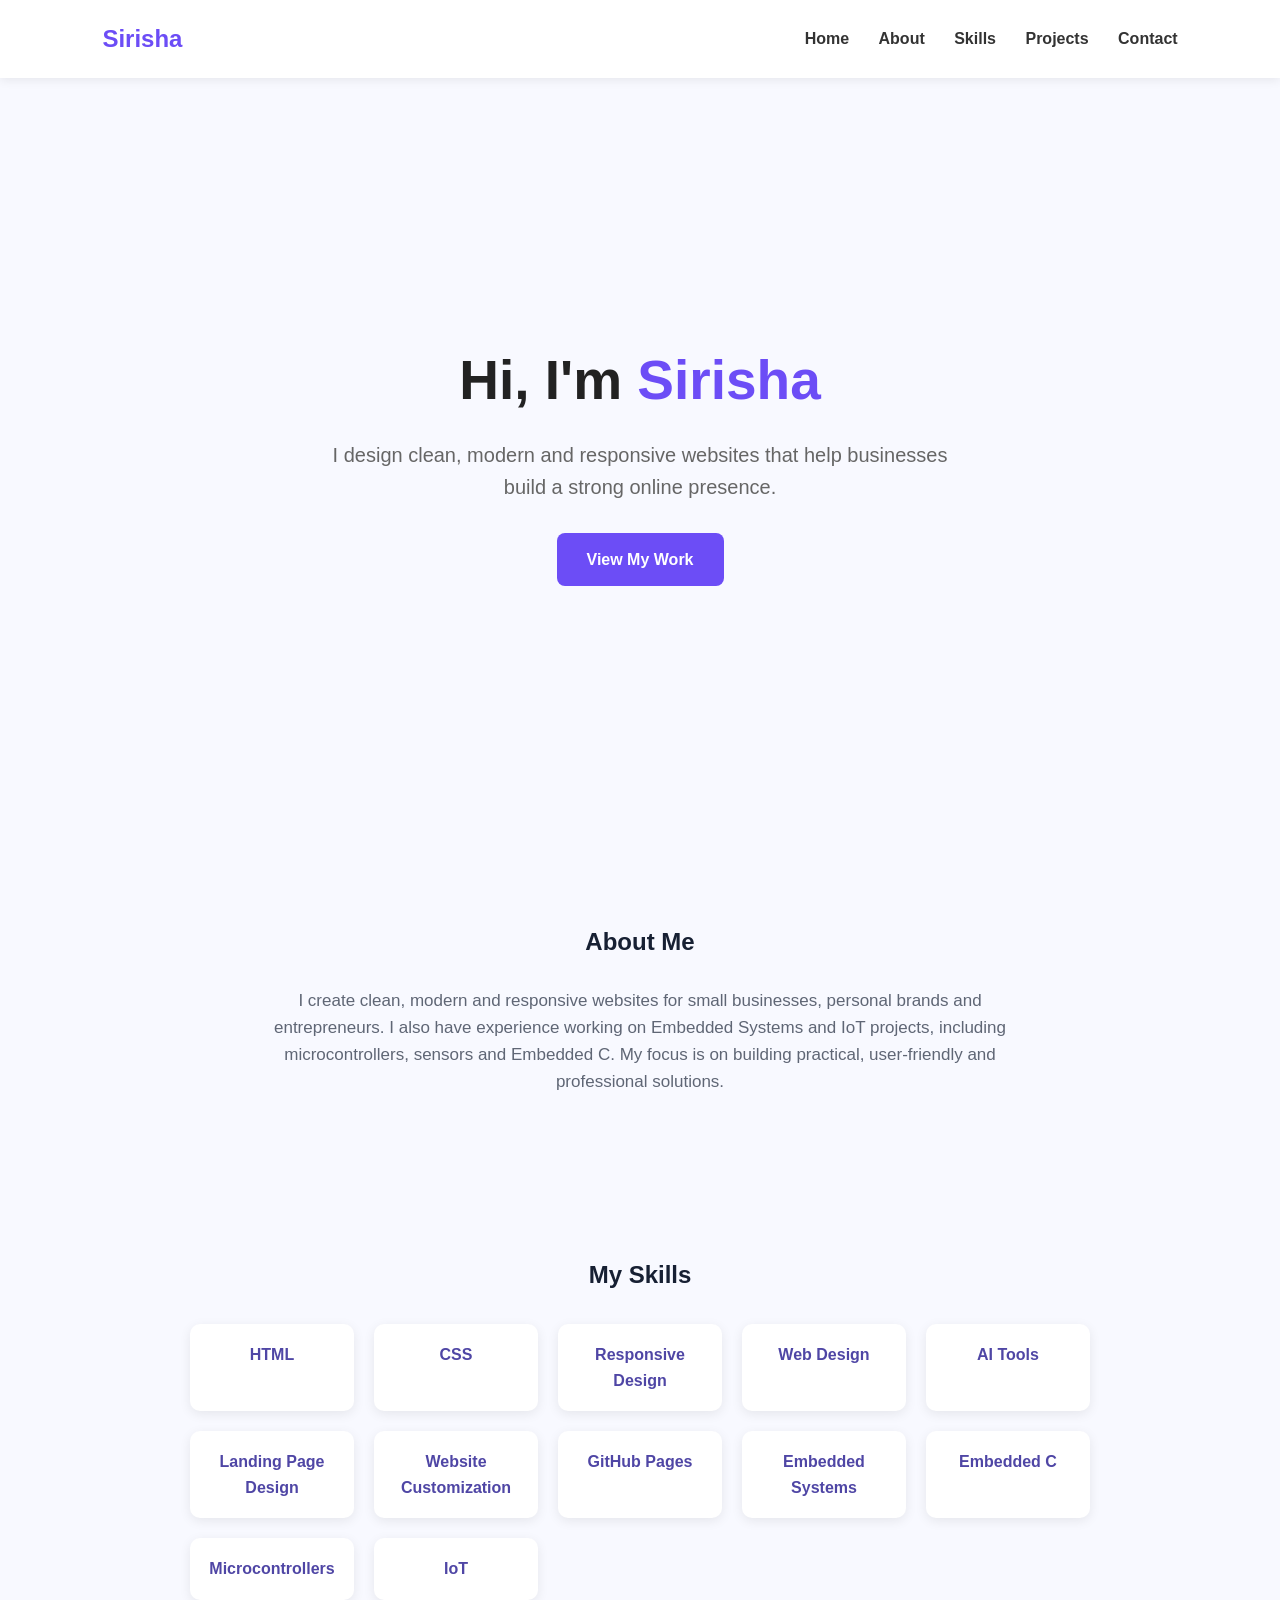
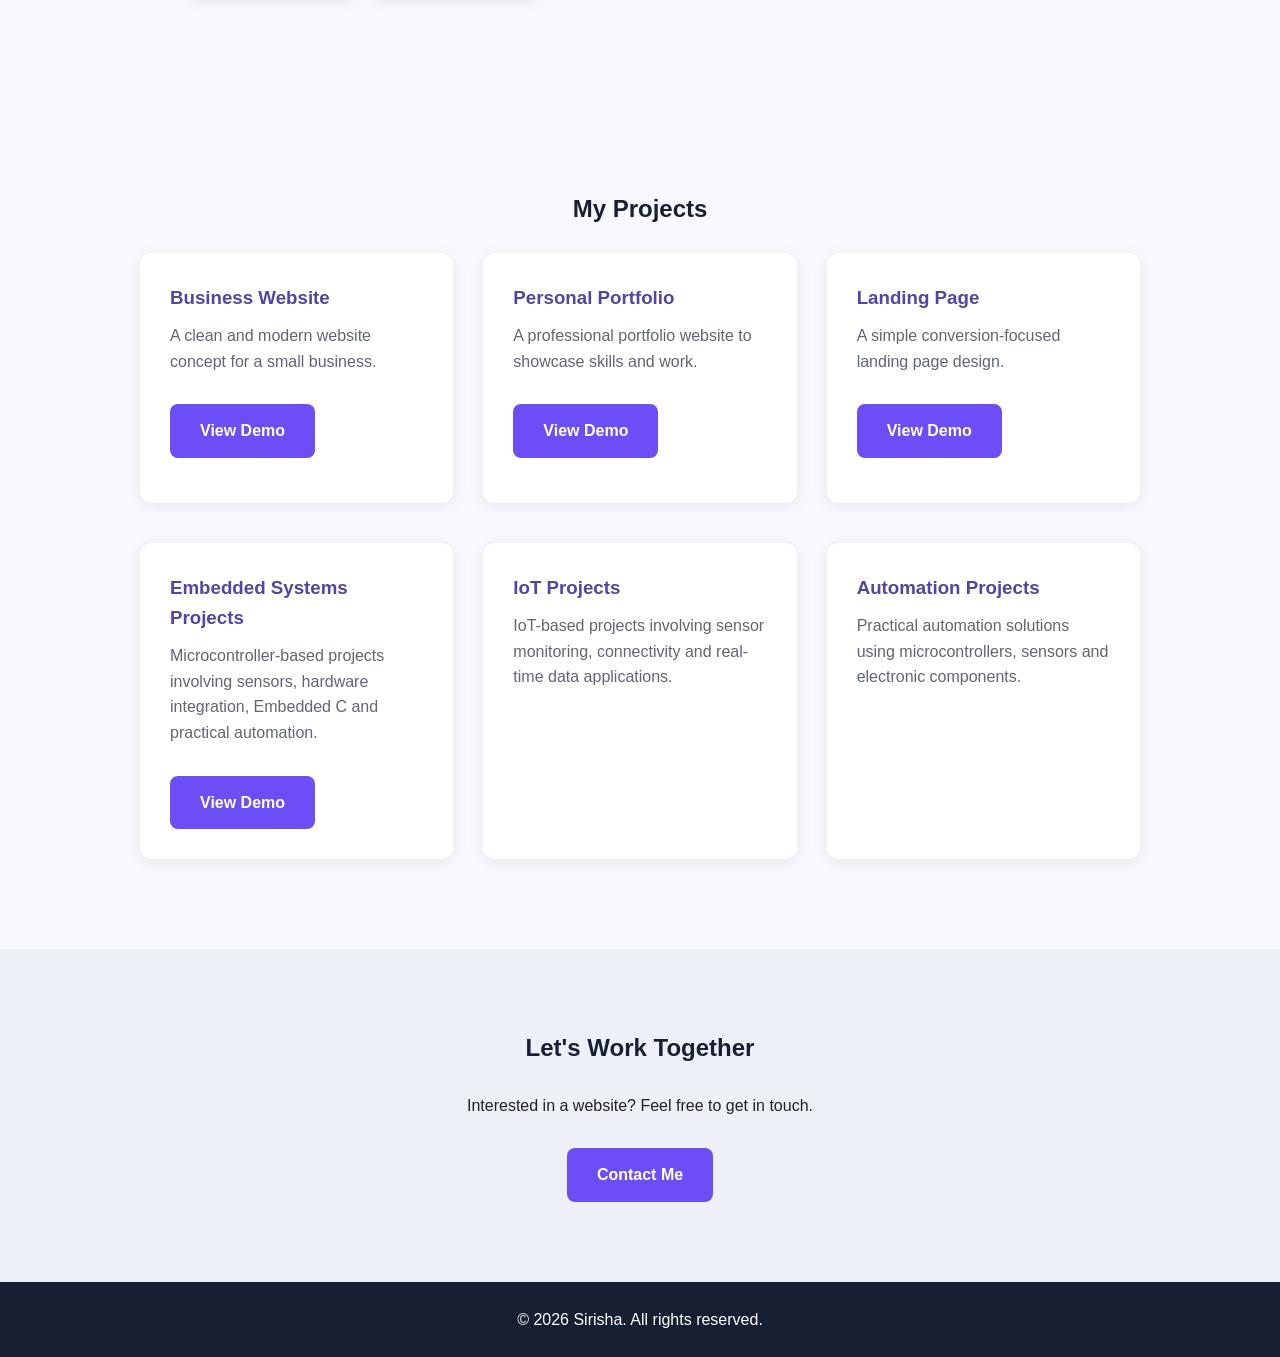
==== index.html @ 79b82e04 "Update styles for projects and sections in index.html Increased minimum height of project section an" ====
<!DOCTYPE html>
<html lang="en">
<head>
    <meta charset="UTF-8">
    <meta name="viewport" content="width=device-width, initial-scale=1.0">
    <title>Sirisha | Web Designer</title>

    <style>
        * {
            margin: 0;
            padding: 0;
            box-sizing: border-box;
        }

        body {
            font-family: Arial, sans-serif;
            line-height: 1.6;
            color: #222;
            background: #f8f9ff;
        }

        nav {
            background: #ffffff;
            padding: 20px 8%;
            display: flex;
            justify-content: space-between;
            align-items: center;
            box-shadow: 0 2px 10px rgba(0,0,0,0.08);
            position: sticky;
            top: 0;
            z-index: 100;
        }

        nav h2 {
            color: #6c4df6;
        }

        nav a {
            text-decoration: none;
            color: #333;
            margin-left: 25px;
            font-weight: bold;
        }

        .hero {
            min-height: 85vh;
            display: flex;
            justify-content: center;
            align-items: center;
            text-align: center;
            padding: 60px 20px;
        }

        .hero h1 {
            font-size: 55px;
            margin-bottom: 15px;
        }

        .hero h1 span {
            color: #6c4df6;
        }

        .hero p {
            font-size: 20px;
            color: #666;
            max-width: 650px;
            margin: auto;
        }

        .button {
            display: inline-block;
            margin-top: 30px;
            padding: 14px 30px;
            background: #6c4df6;
            color: white;
            text-decoration: none;
            border-radius: 8px;
            font-weight: bold;
        }

      .projects {
    display: grid;
    grid-template-columns: repeat(3, 1fr);
    gap: 30px;
    max-width: 1000px;
    margin: 0 auto;
}

       .project {
    background: white;
    padding: 30px;
    width: 100%;
    min-height: 250px;
    border-radius: 12px;
    box-shadow: 0 3px 15px rgba(0,0,0,0.08);
    margin-bottom: 10px;
}
.skills {
    display: grid;
grid-template-columns: repeat(5, 1fr);
    gap: 20px;
    max-width: 900px;
    margin: 30px auto;
}

.skill {
    background: white;
    padding: 18px;
    text-align: center;
    border-radius: 10px;
    box-shadow: 0 3px 12px rgba(0,0,0,0.08);
    font-weight: bold;
    color: #4f46a5;
}
        .project h3 {
            margin-bottom: 10px;
            color: #6c4df6;
        }

        .project p {
            color: #666;
        }

        .contact {
            text-align: center;
            background: #eeeaff;
        }

        footer {
            text-align: center;
            padding: 25px;
            background: #222;
            color: white;
        }

        @media (max-width: 700px) {
            .hero h1 {
                font-size: 40px;
            }

            nav {
                flex-direction: column;
                gap: 15px;
            }

            nav a {
                margin: 0 8px;
            }
              .projects {
        grid-template-columns: 1fr;
    }
            .skills {
    grid-template-columns: 1fr;
}
        }
        /* Professional Theme */


section h2 {
    color: #172033;
    text-align: center;
    margin-bottom: 25px;
}
        section {
    padding: 80px 20px;
}

.about {
    color: #5f6675;
    max-width: 800px;
    margin: 0 auto;
    text-align: center;
    padding: 0 20px;
    font-size: 17px;
}

.project h3 {
    color: #4f46a5;
}

.project p {
    color: #5f6675;
}

.contact {
    background: #eef0f8;
}

footer {
    background: #172033;
}
    </style>
</head>

<body>

    <nav>
        <h2>Sirisha</h2>

        <div>
            <a href="#home">Home</a>
            <a href="#about">About</a>
            <a href="#skills">Skills</a>
            <a href="#projects">Projects</a>
            <a href="#contact">Contact</a>
        </div>
    </nav>

    <section class="hero" id="home">
        <div>
           <h1>Hi, I'm <span>Sirisha</span></h1>

<p>
    I design clean, modern and responsive websites
    that help businesses build a strong online presence.
</p>

<a href="#projects" class="button">View My Work</a>
        </div>
    </section>

    <section id="about">
        <h2>About Me</h2>
<p class="about">
    I create clean, modern and responsive websites for small businesses,
    personal brands and entrepreneurs. I also have experience working on
    Embedded Systems and IoT projects, including microcontrollers,
    sensors and Embedded C. My focus is on building practical,
    user-friendly and professional solutions.
</p>
    </section>

    <section id="skills">
        <h2>My Skills</h2>

        <div class="skills">
            <div class="skill">HTML</div>
            <div class="skill">CSS</div>
            <div class="skill">Responsive Design</div>
            <div class="skill">Web Design</div>
            <div class="skill">AI Tools</div>
            <div class="skill">Landing Page Design</div>
            <div class="skill">Website Customization</div>
            <div class="skill">GitHub Pages</div>
            <div class="skill">Embedded Systems</div>
            <div class="skill">Embedded C</div>
            <div class="skill">Microcontrollers</div>
            <div class="skill">IoT</div>
            
        </div>
    </section>

    <section id="projects">
        <h2>My Projects</h2>

    <div class="projects">
    <div class="project">
        <h3>Business Website</h3>
        <p>
            A clean and modern website concept for a small business.
        </p>
        <a href="business.html" class="button">View Demo</a>
    </div>

    <div class="project">
        <h3>Personal Portfolio</h3>
        <p>
            A professional portfolio website to showcase skills and work.
        </p>
        <a href="#" class="button">View Demo</a>
    </div>

    <div class="project">
        <h3>Landing Page</h3>
        <p>
            A simple conversion-focused landing page design.
        </p>
        <a href="landing.html" class="button">View Demo</a>
    </div>

    <div class="project">
        <h3>Embedded Systems Projects</h3>
        <p>
            Microcontroller-based projects involving sensors,
            hardware integration, Embedded C and practical automation.
        </p>
        <a href="#" class="button">View Demo</a>
    </div>

    <div class="project">
        <h3>IoT Projects</h3>
        <p>
            IoT-based projects involving sensor monitoring,
            connectivity and real-time data applications.
        </p>
    </div>

    <div class="project">
        <h3>Automation Projects</h3>
        <p>
            Practical automation solutions using microcontrollers,
            sensors and electronic components.
        </p>
    </div>

</div>
    </section>

    <section id="contact" class="contact">
        <h2>Let's Work Together</h2>

        <p>
            Interested in a website? Feel free to get in touch.
        </p>

  <a href="https://mail.google.com/mail/?view=cm&fs=1&to=sirishavelpula6@gmail.com" class="button" target="_blank">Contact Me</a>
    </section>

    <footer>
        <p>© 2026 Sirisha. All rights reserved.</p>
    </footer>

</body>
</html>
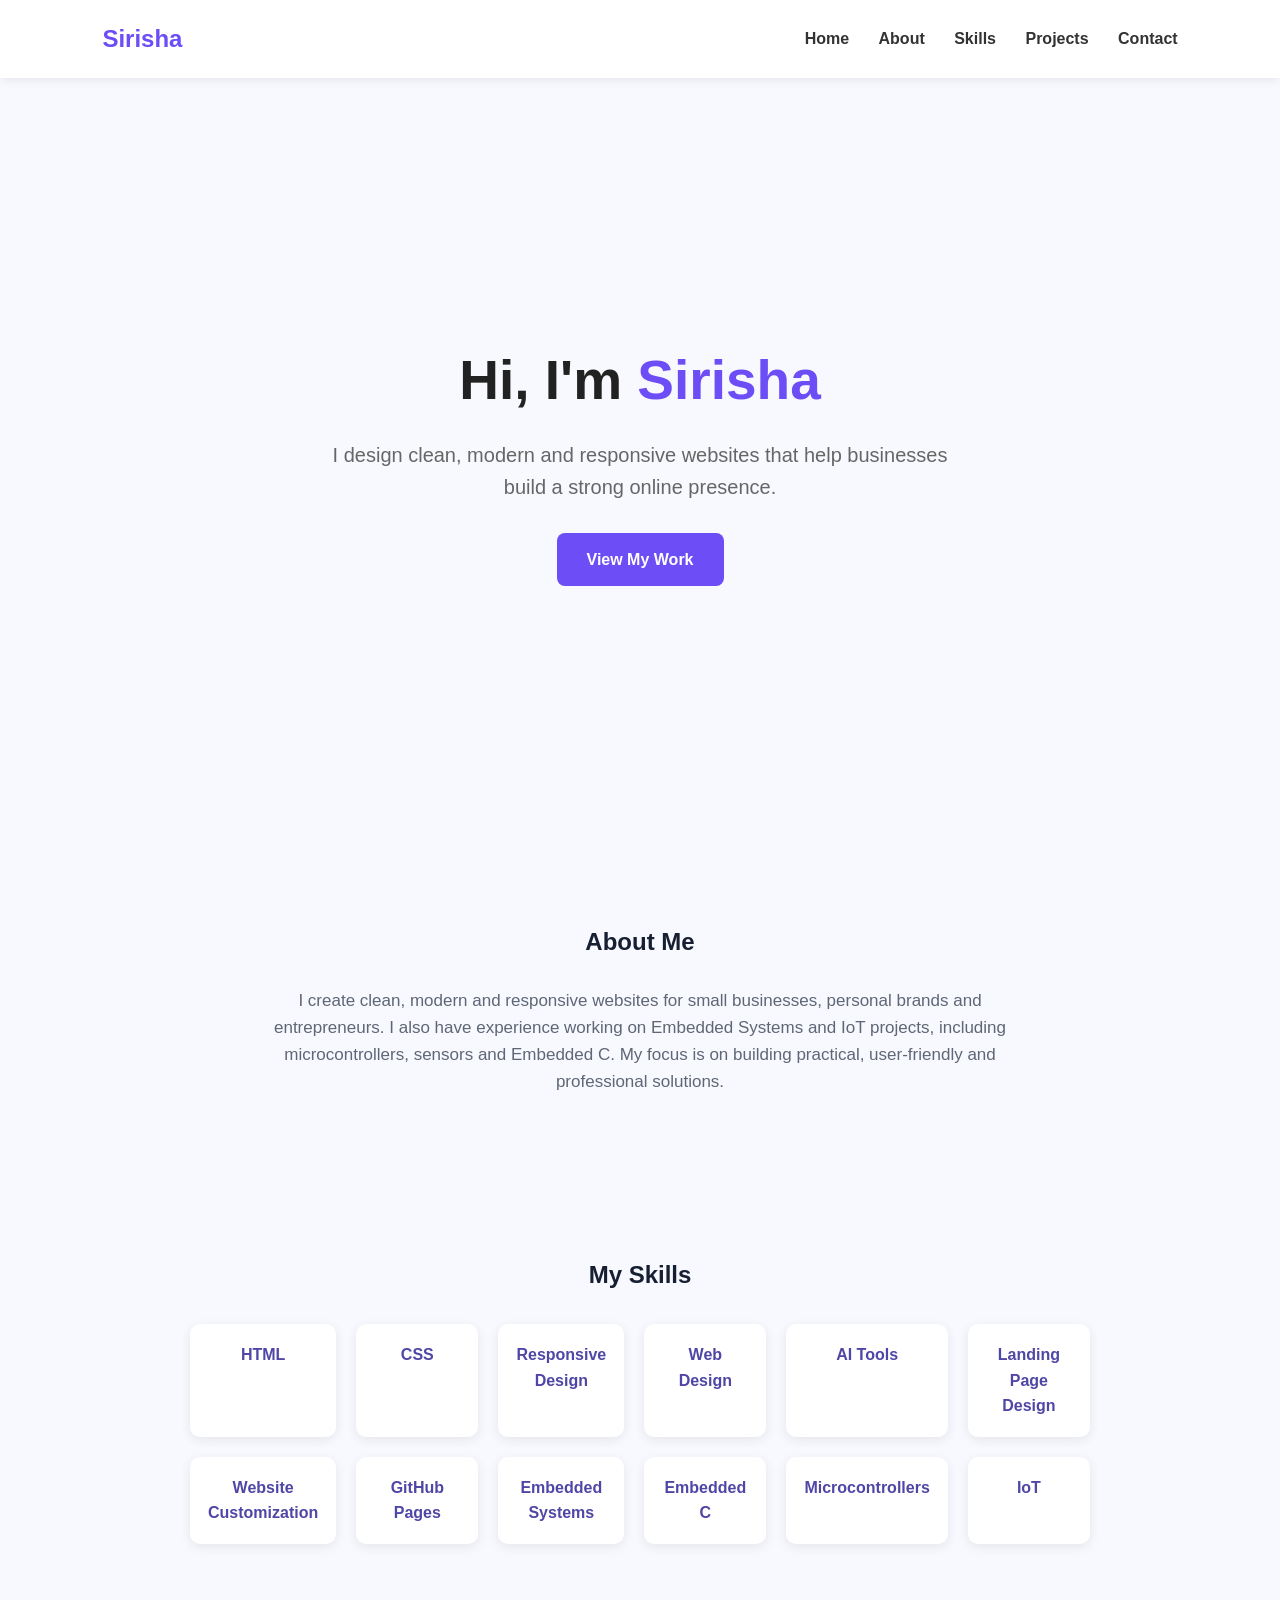
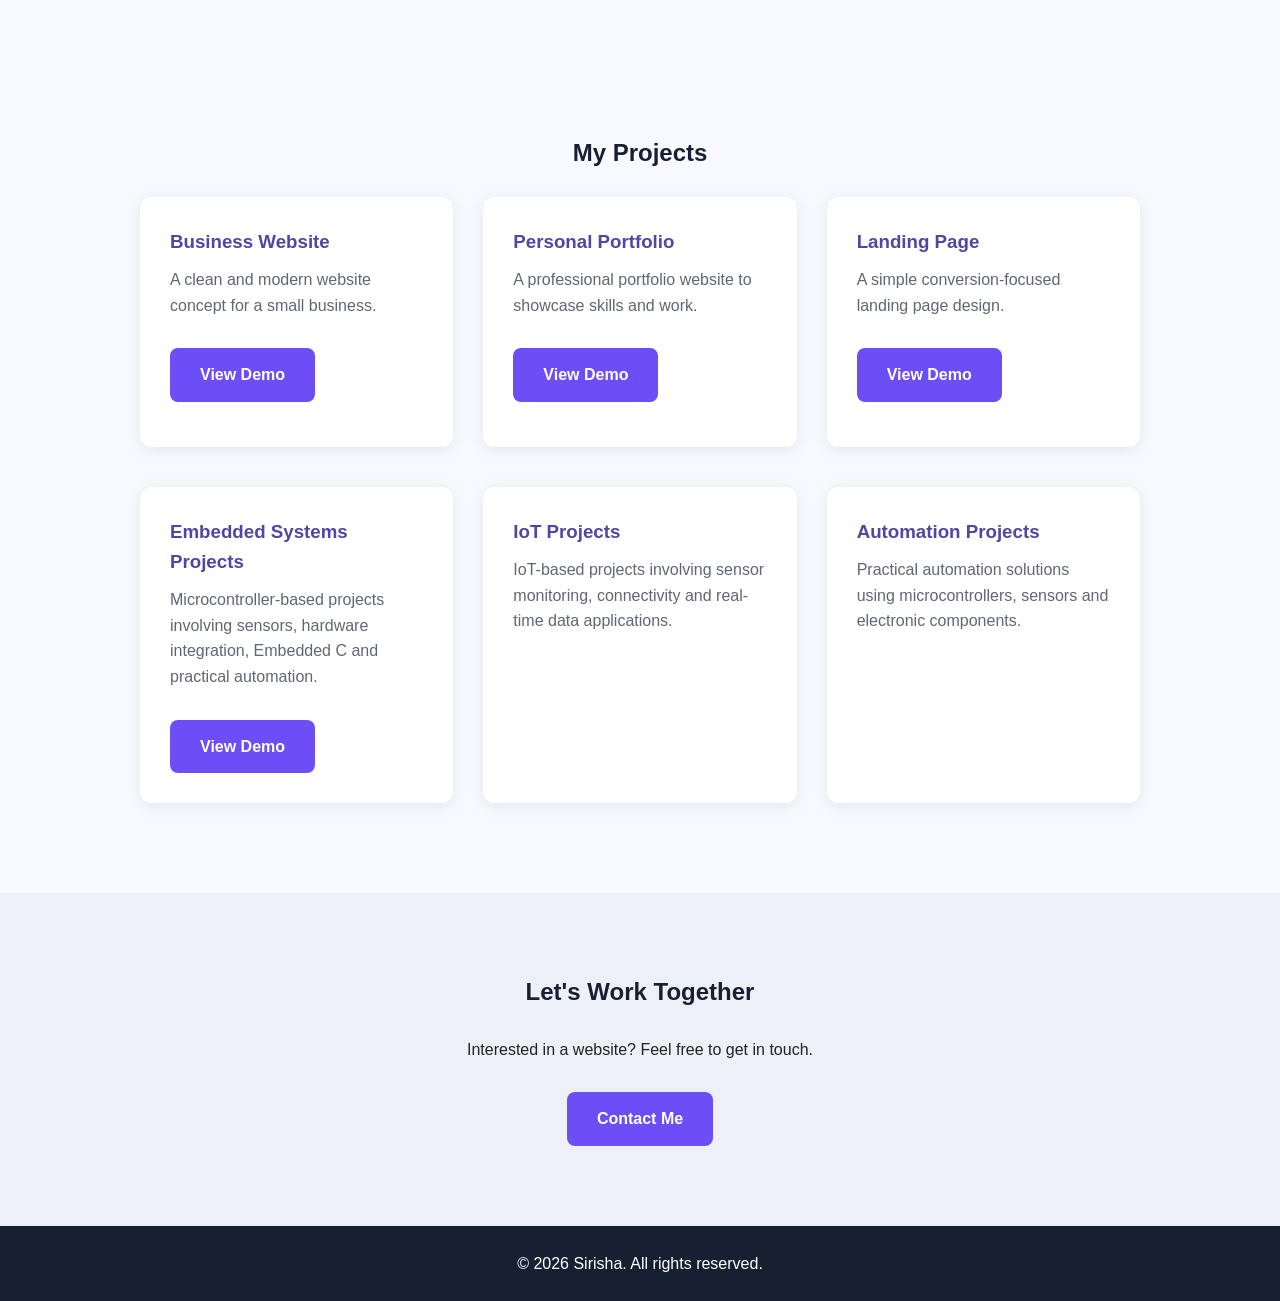
==== commit ccd0ef2f: "Update index.html" ====
--- a/index.html
+++ b/index.html
@@ -77,6 +77,10 @@
             border-radius: 8px;
             font-weight: bold;
         }
+        .button:hover {
+    opacity: 0.85;
+    transform: translateY(-2px);
+}
 
       .projects {
     display: grid;
@@ -94,10 +98,15 @@
     border-radius: 12px;
     box-shadow: 0 3px 15px rgba(0,0,0,0.08);
     margin-bottom: 10px;
+    transition: 0.3s ease;
+}
+        .project:hover {
+    transform: translateY(-5px);
+    box-shadow: 0 8px 20px rgba(0,0,0,0.12);
 }
 .skills {
     display: grid;
-grid-template-columns: repeat(5, 1fr);
+grid-template-columns: repeat(6, 1fr);
     gap: 20px;
     max-width: 900px;
     margin: 30px auto;
@@ -111,7 +120,13 @@
     box-shadow: 0 3px 12px rgba(0,0,0,0.08);
     font-weight: bold;
     color: #4f46a5;
-}
+    transition: 0.3s ease;
+}
+        .skill:hover {
+    transform: translateY(-5px);
+    box-shadow: 0 8px 20px rgba(0,0,0,0.12);
+}
+        
         .project h3 {
             margin-bottom: 10px;
             color: #6c4df6;
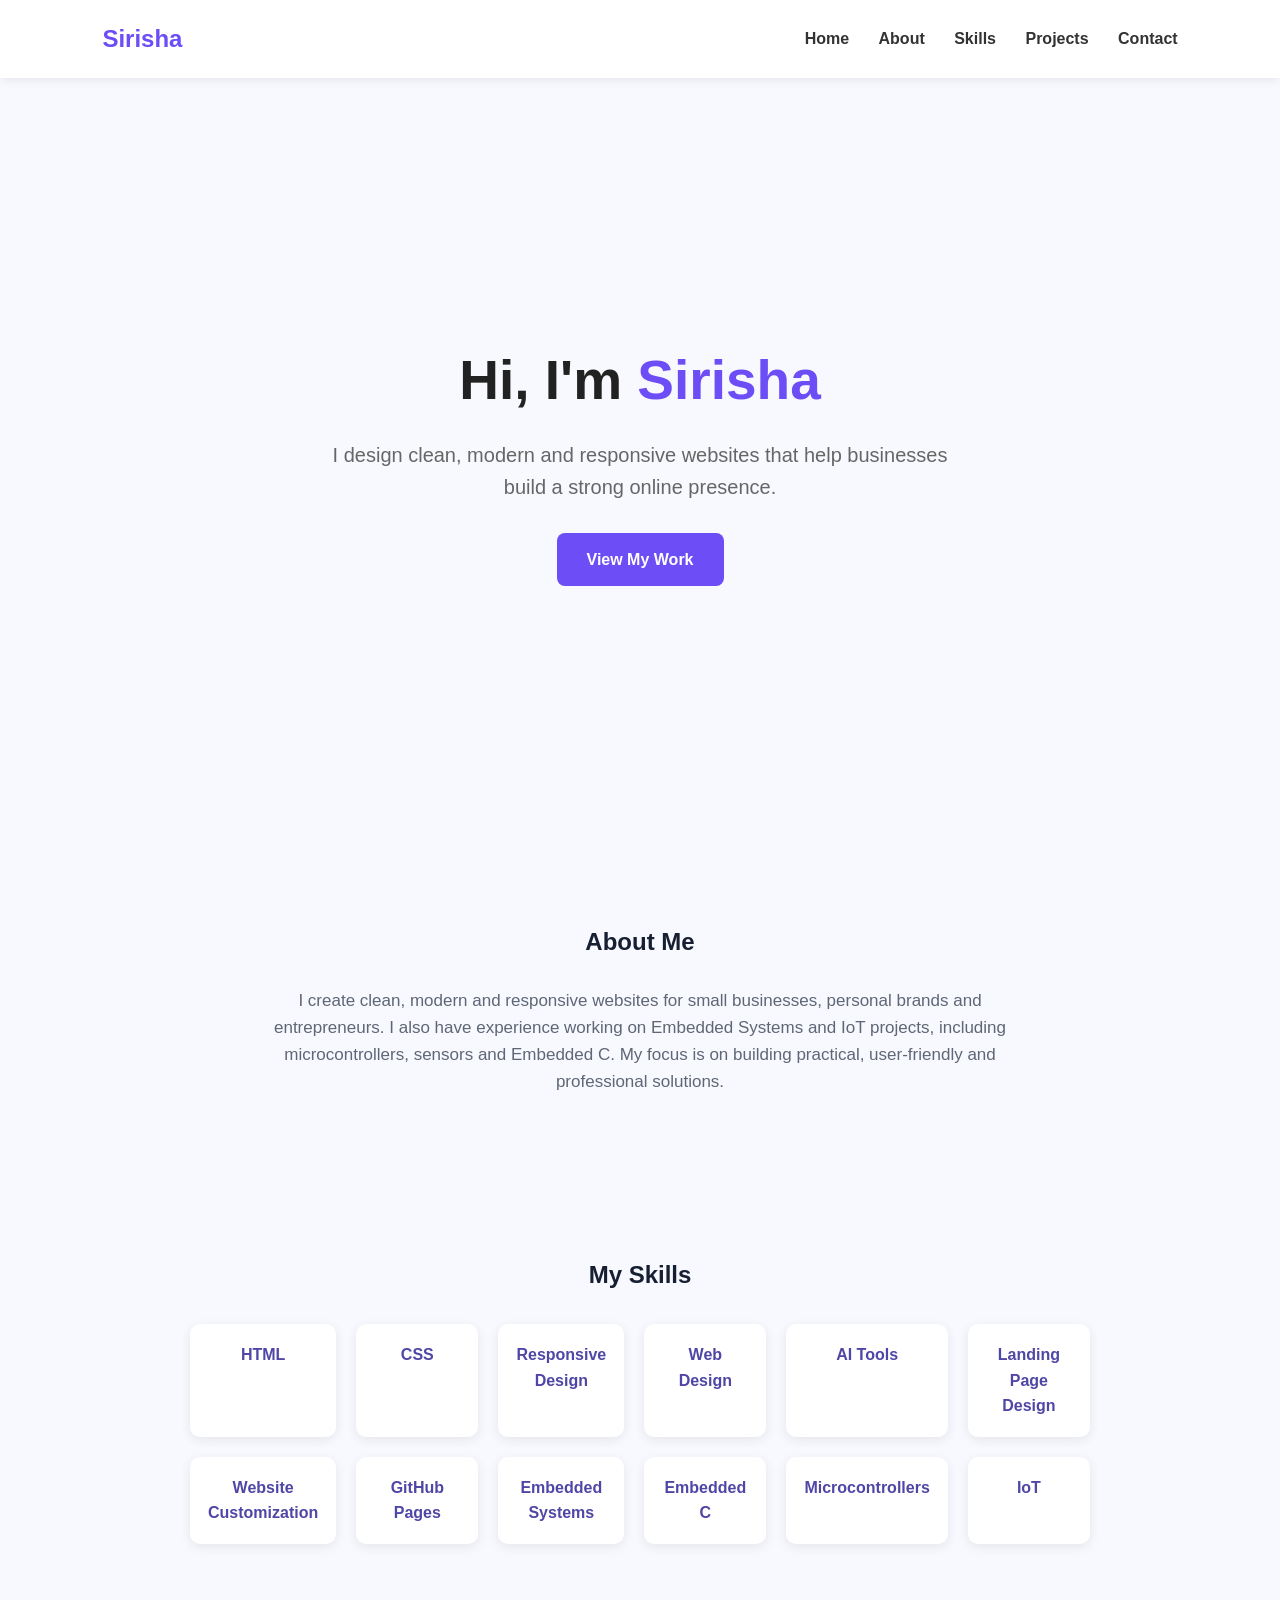
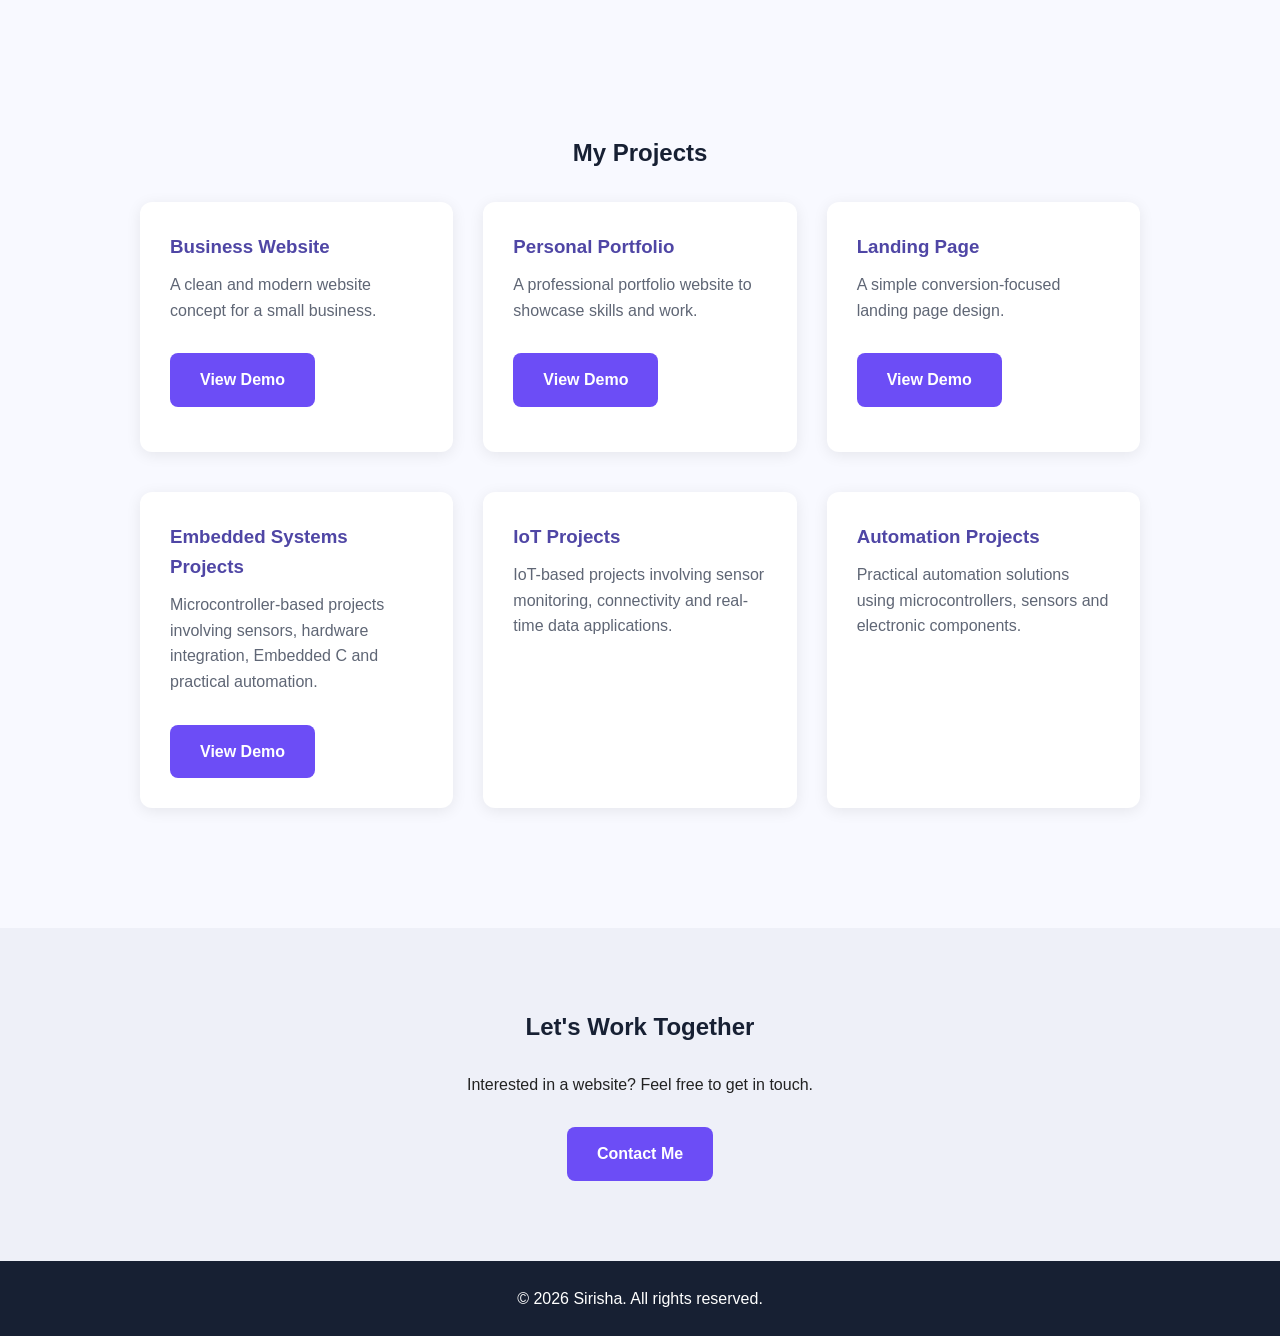
==== commit 8bc99cad: "Adjust margin for grid layout in index.html" ====
--- a/index.html
+++ b/index.html
@@ -87,7 +87,7 @@
     grid-template-columns: repeat(3, 1fr);
     gap: 30px;
     max-width: 1000px;
-    margin: 0 auto;
+    margin: 30px auto;
 }
 
        .project {
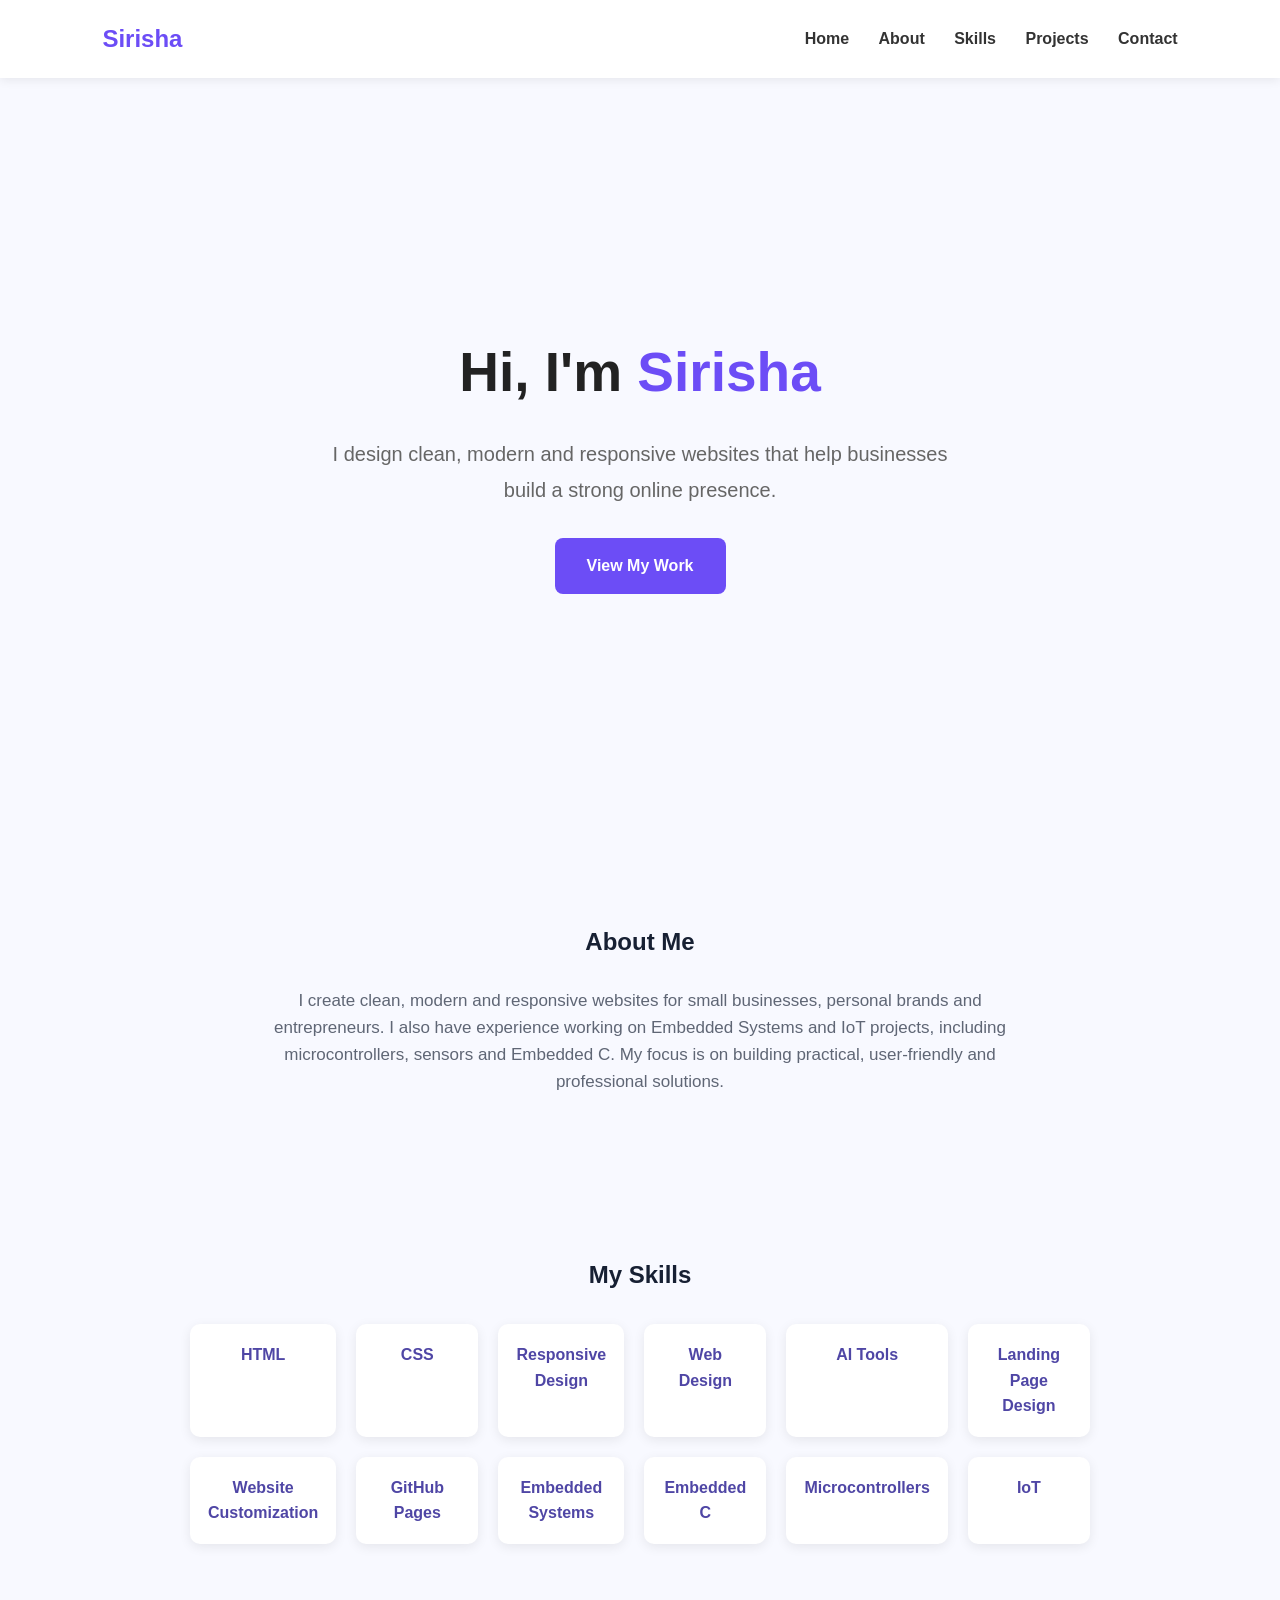
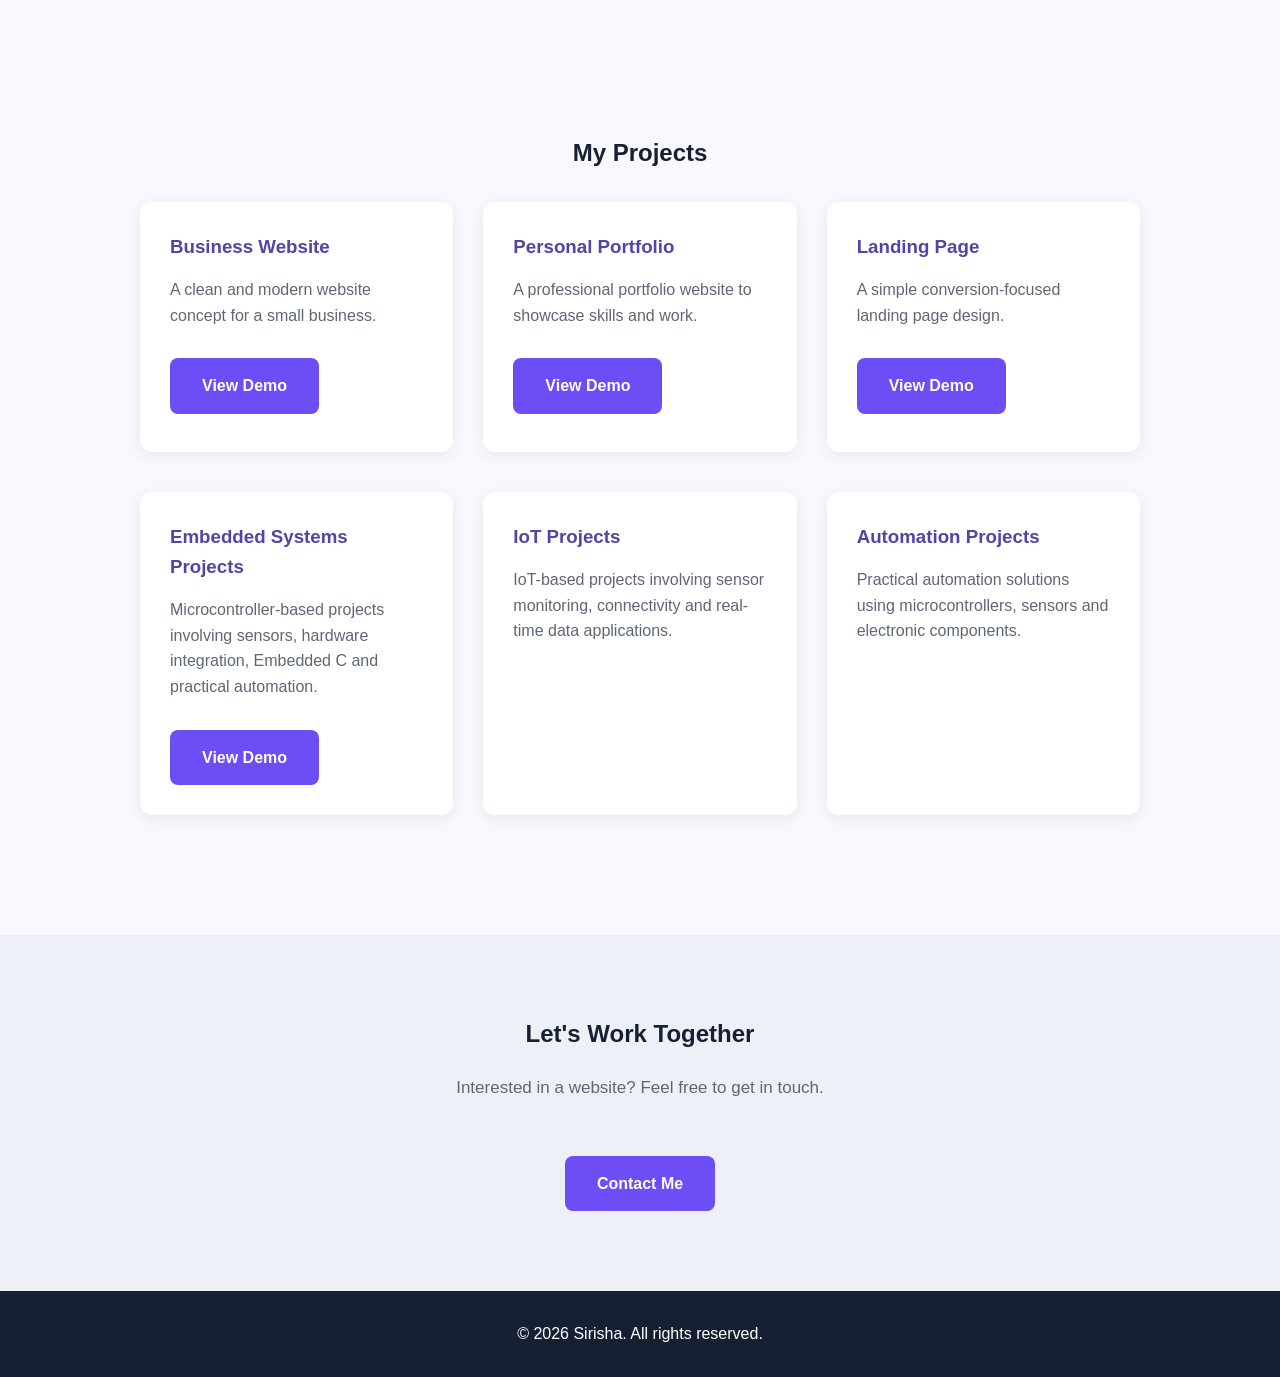
==== commit 16fe56b9: "Enhance styles for layout and buttons in index.html" ====
--- a/index.html
+++ b/index.html
@@ -40,7 +40,11 @@
             color: #333;
             margin-left: 25px;
             font-weight: bold;
-        }
+            transition: 0.3s ease;
+        }
+        nav a:hover {
+                color: #6c4df6;
+                 }
 
         .hero {
             min-height: 85vh;
@@ -53,7 +57,7 @@
 
         .hero h1 {
             font-size: 55px;
-            margin-bottom: 15px;
+            margin-bottom: 20px;
         }
 
         .hero h1 span {
@@ -65,12 +69,14 @@
             color: #666;
             max-width: 650px;
             margin: auto;
+            line-height: 1.8;
+
         }
 
         .button {
             display: inline-block;
             margin-top: 30px;
-            padding: 14px 30px;
+            padding: 15px 32px;
             background: #6c4df6;
             color: white;
             text-decoration: none;
@@ -78,9 +84,10 @@
             font-weight: bold;
         }
         .button:hover {
-    opacity: 0.85;
-    transform: translateY(-2px);
-}
+              opacity: 0.85;
+              transform: translateY(-2px);
+              box-shadow: 0 6px 15px rgba(108,77,246,0.25);
+                   }
 
       .projects {
     display: grid;
@@ -128,7 +135,7 @@
 }
         
         .project h3 {
-            margin-bottom: 10px;
+            margin-bottom: 15px;
             color: #6c4df6;
         }
 
@@ -195,14 +202,29 @@
 
 .project p {
     color: #5f6675;
+    margin-bottom: 20px;
+}
+        .project .button {
+    margin-top: 10px;
 }
 
 .contact {
     background: #eef0f8;
-}
-
+    padding: 80px 20px;
+    text-align: center;
+}
+        .contact h2 {
+    margin-bottom: 20px;
+          }
+        .contact p {
+    color: #5f6675;
+    font-size: 17px;
+    margin-bottom: 25px;
+}
 footer {
     background: #172033;
+    padding: 30px 20px;
+    text-align: center;
 }
     </style>
 </head>
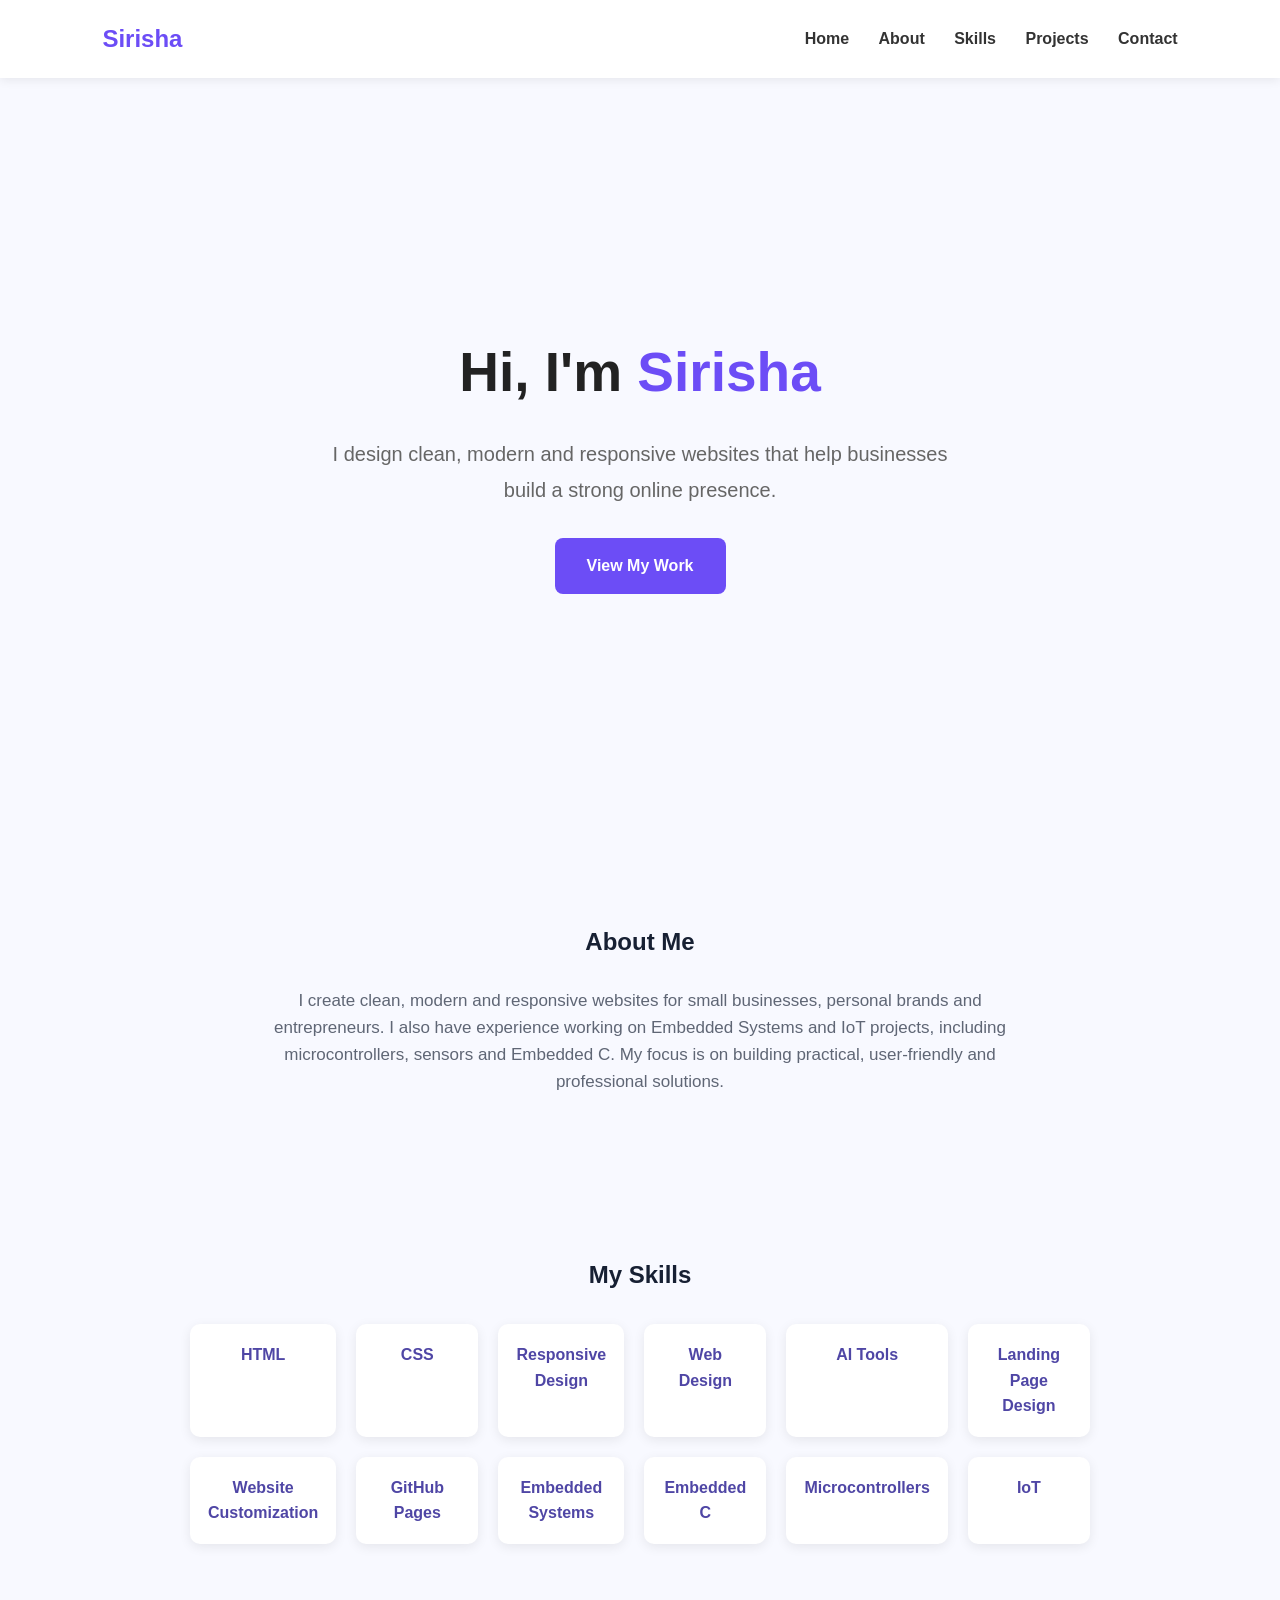
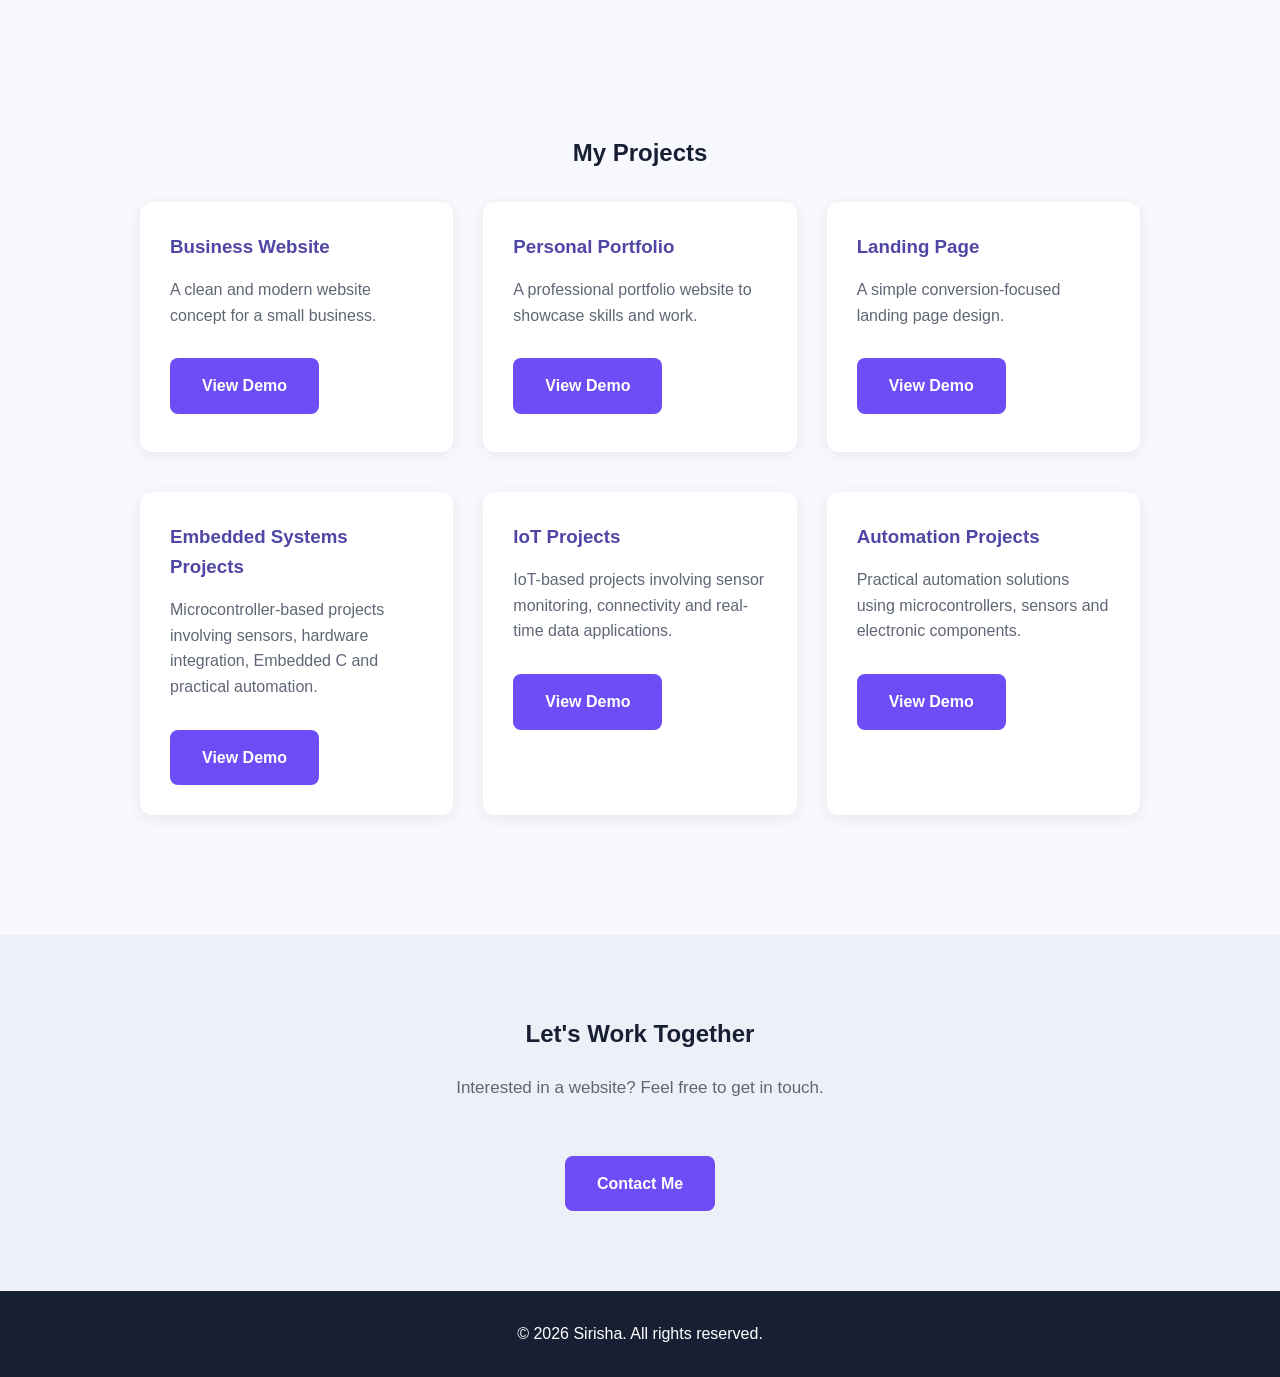
==== commit d0ada130: "Refactor project sections in index.html" ====
--- a/index.html
+++ b/index.html
@@ -324,22 +324,24 @@
         <a href="#" class="button">View Demo</a>
     </div>
 
-    <div class="project">
-        <h3>IoT Projects</h3>
-        <p>
-            IoT-based projects involving sensor monitoring,
-            connectivity and real-time data applications.
-        </p>
-    </div>
-
-    <div class="project">
-        <h3>Automation Projects</h3>
-        <p>
-            Practical automation solutions using microcontrollers,
-            sensors and electronic components.
-        </p>
-    </div>
-
+  <div class="project">
+    <h3>IoT Projects</h3>
+    <p>
+        IoT-based projects involving sensor monitoring,
+        connectivity and real-time data applications.
+    </p>
+    <a href="#" class="button">View Demo</a>
+</div>
+
+<div class="project">
+    <h3>Automation Projects</h3>
+    <p>
+        Practical automation solutions using microcontrollers,
+        sensors and electronic components.
+    </p>
+    <a href="#" class="button">View Demo</a>
+</div>
+        
 </div>
     </section>
 
